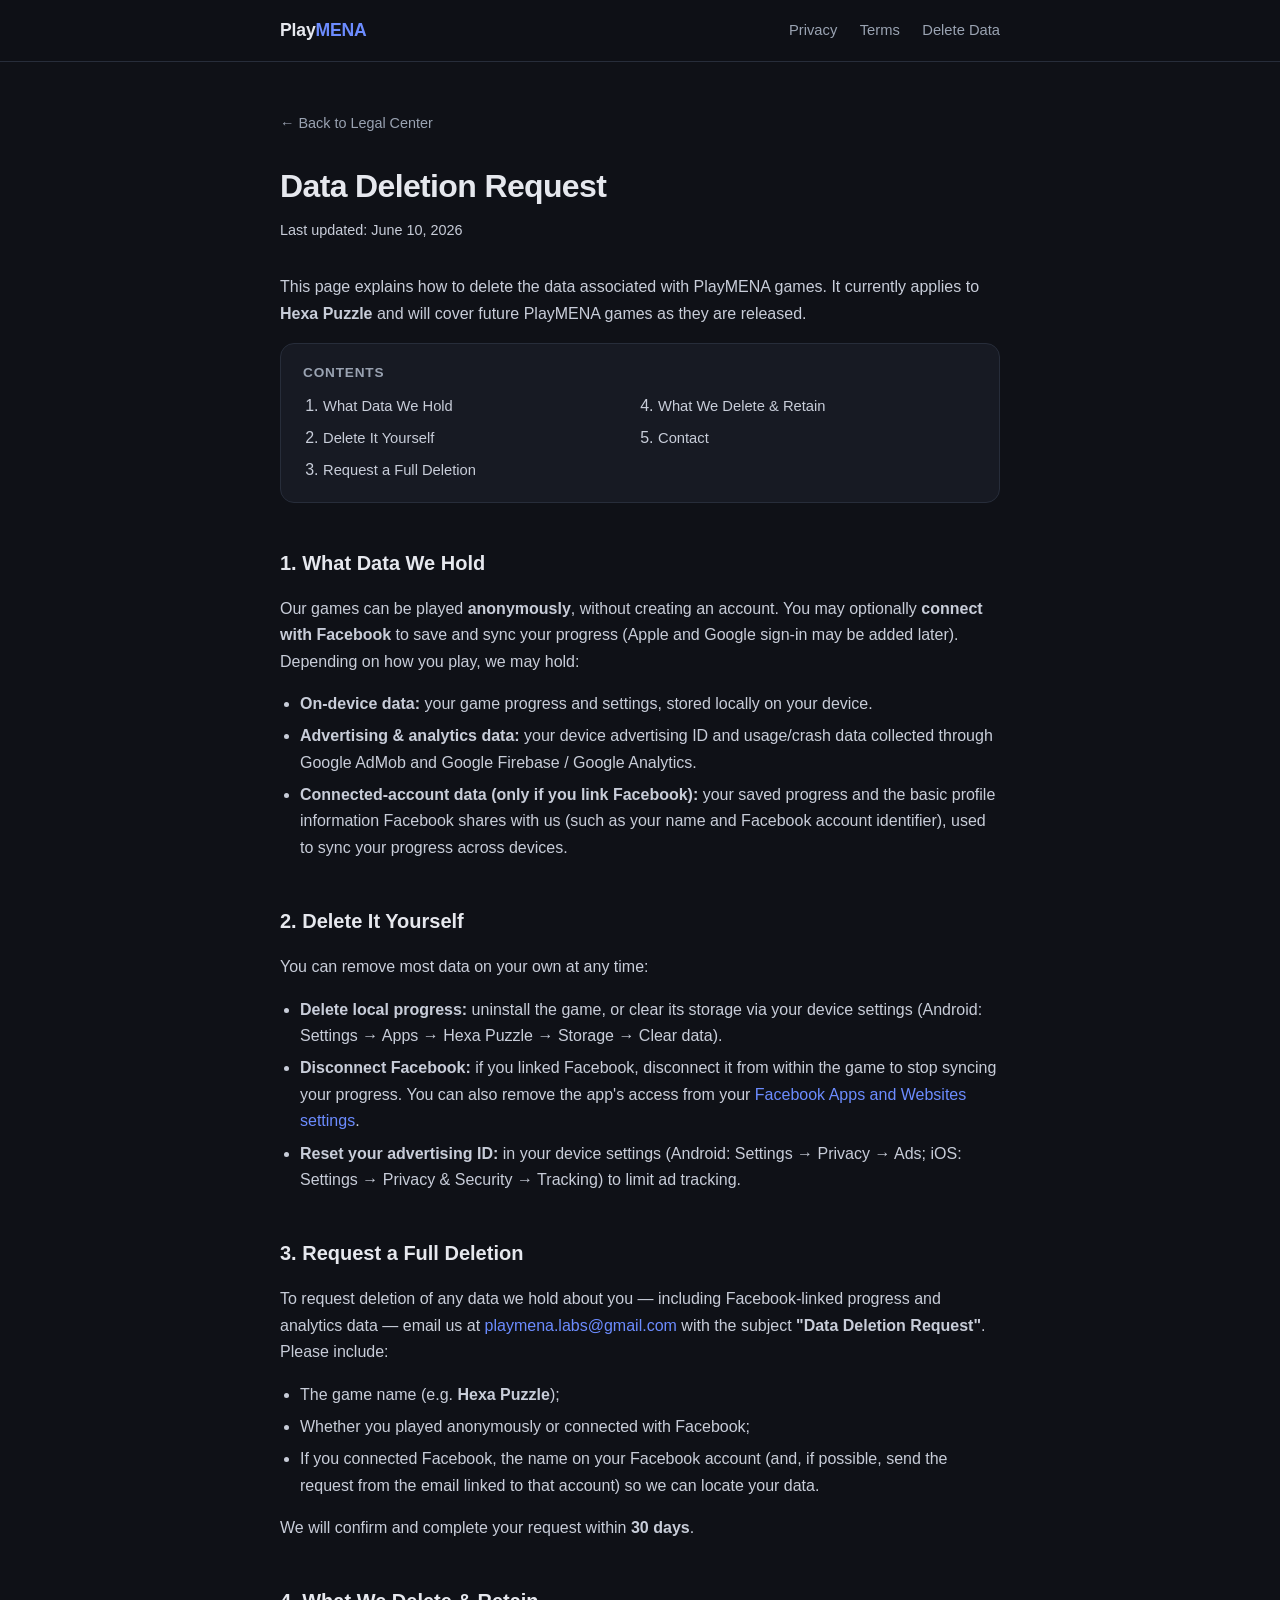
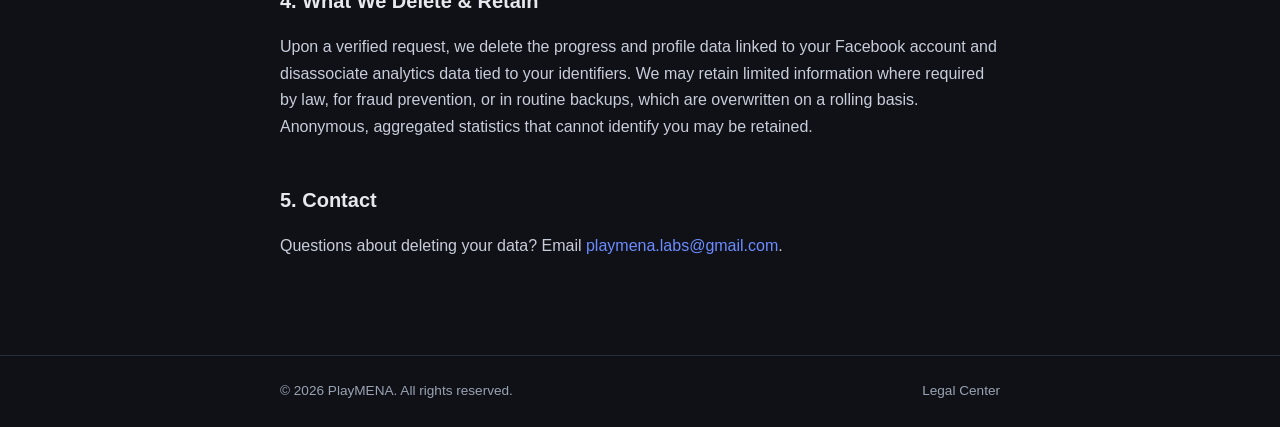
==== delete-data.html @ 833614f9 "Add data deletion page for PlayMENA games (Hexa Puzzle) Covers anonymous and Facebook-connected user" ====
<!DOCTYPE html>
<html lang="en">
  <head>
    <meta charset="UTF-8" />
    <meta name="viewport" content="width=device-width, initial-scale=1.0" />
    <title>Data Deletion — PlayMENA</title>
    <meta
      name="description"
      content="How to delete your data from PlayMENA games, including Hexa Puzzle."
    />
    <link rel="stylesheet" href="styles.css" />
  </head>
  <body>
    <header class="site-header">
      <div class="inner">
        <div class="brand">Play<span>MENA</span></div>
        <nav class="nav">
          <a href="privacy.html">Privacy</a>
          <a href="terms.html">Terms</a>
          <a href="delete-data.html">Delete Data</a>
        </nav>
      </div>
    </header>

    <main class="doc">
      <a class="back" href="index.html">← Back to Legal Center</a>
      <h1>Data Deletion Request</h1>
      <p class="updated">Last updated: June 10, 2026</p>

      <p>
        This page explains how to delete the data associated with PlayMENA
        games. It currently applies to <strong>Hexa Puzzle</strong> and will
        cover future PlayMENA games as they are released.
      </p>

      <div class="toc">
        <strong>Contents</strong>
        <ol>
          <li><a href="#what-we-hold">What Data We Hold</a></li>
          <li><a href="#self-service">Delete It Yourself</a></li>
          <li><a href="#request">Request a Full Deletion</a></li>
          <li><a href="#what-happens">What We Delete &amp; Retain</a></li>
          <li><a href="#contact">Contact</a></li>
        </ol>
      </div>

      <h2 id="what-we-hold">1. What Data We Hold</h2>
      <p>
        Our games can be played <strong>anonymously</strong>, without creating an
        account. You may optionally <strong>connect with Facebook</strong> to
        save and sync your progress (Apple and Google sign-in may be added
        later). Depending on how you play, we may hold:
      </p>
      <ul>
        <li>
          <strong>On-device data:</strong> your game progress and settings,
          stored locally on your device.
        </li>
        <li>
          <strong>Advertising &amp; analytics data:</strong> your device
          advertising ID and usage/crash data collected through Google AdMob and
          Google Firebase / Google Analytics.
        </li>
        <li>
          <strong>Connected-account data (only if you link Facebook):</strong>
          your saved progress and the basic profile information Facebook shares
          with us (such as your name and Facebook account identifier), used to
          sync your progress across devices.
        </li>
      </ul>

      <h2 id="self-service">2. Delete It Yourself</h2>
      <p>You can remove most data on your own at any time:</p>
      <ul>
        <li>
          <strong>Delete local progress:</strong> uninstall the game, or clear
          its storage via your device settings (Android: Settings → Apps → Hexa
          Puzzle → Storage → Clear data).
        </li>
        <li>
          <strong>Disconnect Facebook:</strong> if you linked Facebook, disconnect
          it from within the game to stop syncing your progress. You can also
          remove the app's access from your
          <a href="https://www.facebook.com/settings?tab=applications"
            >Facebook Apps and Websites settings</a
          >.
        </li>
        <li>
          <strong>Reset your advertising ID:</strong> in your device settings
          (Android: Settings → Privacy → Ads; iOS: Settings → Privacy &amp;
          Security → Tracking) to limit ad tracking.
        </li>
      </ul>

      <h2 id="request">3. Request a Full Deletion</h2>
      <p>
        To request deletion of any data we hold about you — including
        Facebook-linked progress and analytics data — email us at
        <a
          href="mailto:playmena.labs@gmail.com?subject=Data%20Deletion%20Request%20-%20Hexa%20Puzzle"
          >playmena.labs@gmail.com</a
        >
        with the subject <strong>"Data Deletion Request"</strong>. Please include:
      </p>
      <ul>
        <li>The game name (e.g. <strong>Hexa Puzzle</strong>);</li>
        <li>
          Whether you played anonymously or connected with Facebook;
        </li>
        <li>
          If you connected Facebook, the name on your Facebook account (and, if
          possible, send the request from the email linked to that account) so we
          can locate your data.
        </li>
      </ul>
      <p>
        We will confirm and complete your request within <strong>30 days</strong>.
      </p>

      <h2 id="what-happens">4. What We Delete &amp; Retain</h2>
      <p>
        Upon a verified request, we delete the progress and profile data linked
        to your Facebook account and disassociate analytics data tied to your
        identifiers. We may retain limited information where required by law,
        for fraud prevention, or in routine backups, which are overwritten on a
        rolling basis. Anonymous, aggregated statistics that cannot identify you
        may be retained.
      </p>

      <h2 id="contact">5. Contact</h2>
      <p>
        Questions about deleting your data? Email
        <a href="mailto:playmena.labs@gmail.com">playmena.labs@gmail.com</a>.
      </p>
    </main>

    <footer class="site-footer">
      <div class="inner">
        <span>© 2026 PlayMENA. All rights reserved.</span>
        <span><a href="index.html">Legal Center</a></span>
      </div>
    </footer>
  </body>
</html>
---- styles.css ----
:root {
  --bg: #0f1117;
  --surface: #171a23;
  --surface-2: #1f2430;
  --text: #e6e8ee;
  --muted: #9aa3b2;
  --accent: #6c8cff;
  --accent-soft: rgba(108, 140, 255, 0.12);
  --border: #272d3a;
  --radius: 14px;
  --maxw: 760px;
}

* {
  box-sizing: border-box;
}

html {
  scroll-behavior: smooth;
}

body {
  margin: 0;
  background: var(--bg);
  color: var(--text);
  font-family: -apple-system, BlinkMacSystemFont, "Segoe UI", Roboto, Helvetica,
    Arial, sans-serif, "Apple Color Emoji", "Segoe UI Emoji";
  line-height: 1.65;
  -webkit-font-smoothing: antialiased;
}

a {
  color: var(--accent);
  text-decoration: none;
}

a:hover {
  text-decoration: underline;
}

.site-header {
  border-bottom: 1px solid var(--border);
  background: rgba(15, 17, 23, 0.85);
  backdrop-filter: blur(8px);
  position: sticky;
  top: 0;
  z-index: 10;
}

.site-header .inner {
  max-width: var(--maxw);
  margin: 0 auto;
  padding: 16px 20px;
  display: flex;
  align-items: center;
  justify-content: space-between;
  gap: 16px;
}

.brand {
  font-weight: 700;
  font-size: 1.1rem;
  color: var(--text);
  letter-spacing: -0.01em;
}

.brand span {
  color: var(--accent);
}

.nav a {
  color: var(--muted);
  margin-left: 18px;
  font-size: 0.92rem;
}

.nav a:hover {
  color: var(--text);
  text-decoration: none;
}

main {
  max-width: var(--maxw);
  margin: 0 auto;
  padding: 48px 20px 80px;
}

.hero {
  text-align: center;
  padding: 40px 0 24px;
}

.hero h1 {
  font-size: 2.2rem;
  margin: 0 0 12px;
  letter-spacing: -0.02em;
}

.hero p {
  color: var(--muted);
  max-width: 520px;
  margin: 0 auto;
  font-size: 1.05rem;
}

.cards {
  display: grid;
  grid-template-columns: 1fr 1fr;
  gap: 16px;
  margin-top: 40px;
}

@media (max-width: 560px) {
  .cards {
    grid-template-columns: 1fr;
  }
}

.card {
  display: block;
  background: var(--surface);
  border: 1px solid var(--border);
  border-radius: var(--radius);
  padding: 24px;
  transition: border-color 0.15s ease, transform 0.15s ease;
}

.card:hover {
  border-color: var(--accent);
  text-decoration: none;
  transform: translateY(-2px);
}

.card h2 {
  margin: 0 0 8px;
  font-size: 1.2rem;
  color: var(--text);
}

.card p {
  margin: 0;
  color: var(--muted);
  font-size: 0.95rem;
}

.doc h1 {
  font-size: 2rem;
  margin: 0 0 6px;
  letter-spacing: -0.02em;
}

.updated {
  color: var(--muted);
  font-size: 0.9rem;
  margin: 0 0 32px;
}

.doc h2 {
  font-size: 1.25rem;
  margin: 36px 0 10px;
  padding-top: 8px;
}

.doc h3 {
  font-size: 1.05rem;
  margin: 22px 0 8px;
  color: var(--text);
}

.doc p,
.doc li {
  color: #c8cdd9;
}

.doc ul {
  padding-left: 20px;
}

.doc li {
  margin-bottom: 6px;
}

.placeholder {
  background: var(--accent-soft);
  border-radius: 4px;
  padding: 0 4px;
  color: var(--accent);
  font-weight: 600;
}

.toc {
  background: var(--surface);
  border: 1px solid var(--border);
  border-radius: var(--radius);
  padding: 18px 22px;
  margin: 0 0 36px;
}

.toc strong {
  display: block;
  margin-bottom: 8px;
  font-size: 0.85rem;
  text-transform: uppercase;
  letter-spacing: 0.06em;
  color: var(--muted);
}

.toc ol {
  margin: 0;
  padding-left: 20px;
  columns: 2;
}

@media (max-width: 560px) {
  .toc ol {
    columns: 1;
  }
}

.toc a {
  color: #c8cdd9;
  font-size: 0.92rem;
}

.back {
  display: inline-block;
  margin-bottom: 24px;
  color: var(--muted);
  font-size: 0.9rem;
}

.site-footer {
  border-top: 1px solid var(--border);
  color: var(--muted);
  font-size: 0.85rem;
}

.site-footer .inner {
  max-width: var(--maxw);
  margin: 0 auto;
  padding: 24px 20px;
  display: flex;
  justify-content: space-between;
  flex-wrap: wrap;
  gap: 12px;
}

.site-footer a {
  color: var(--muted);
}
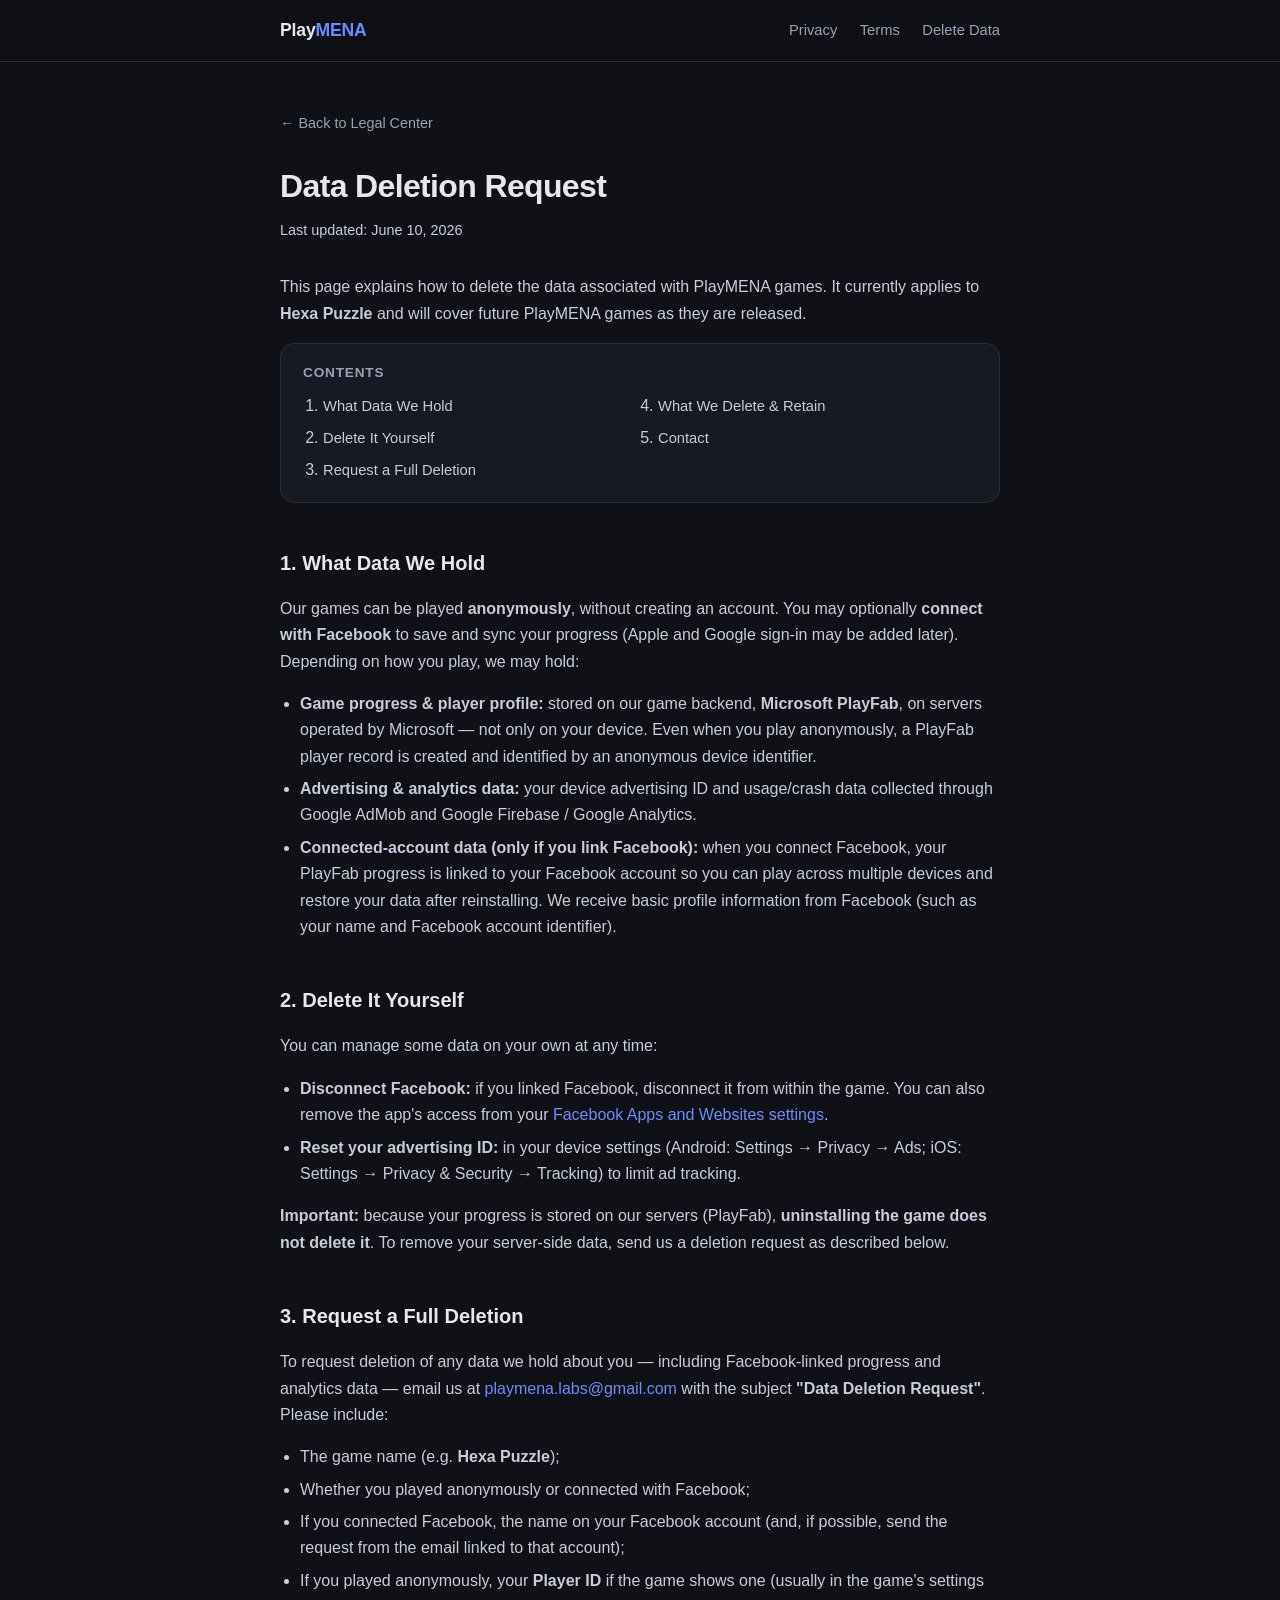
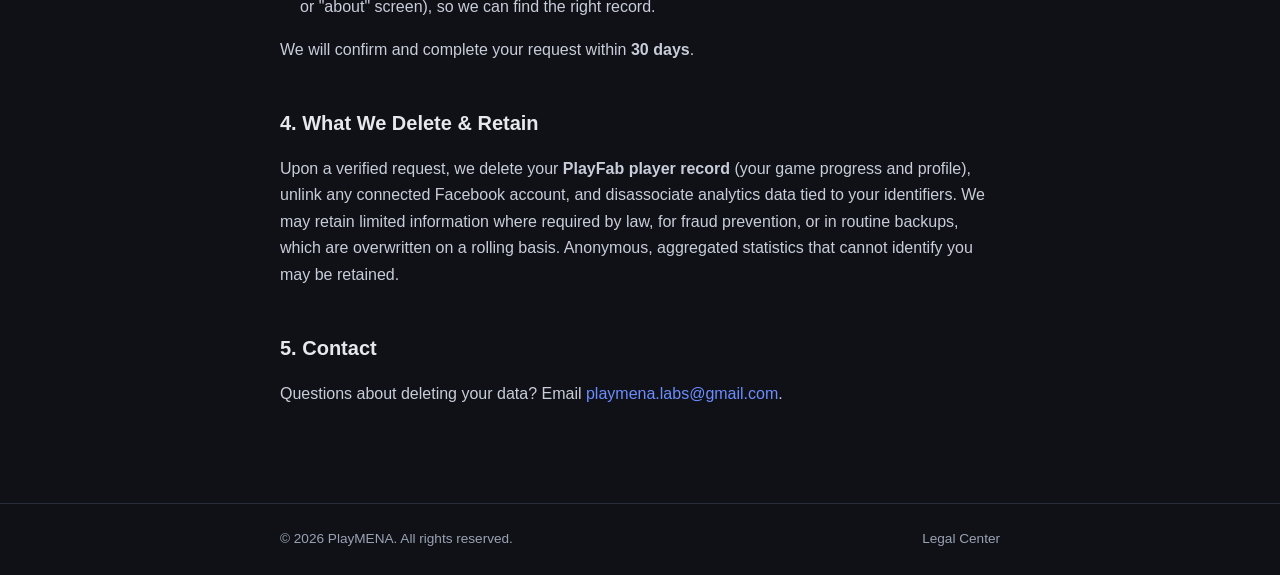
==== commit c2a55cee: "Correct deletion page: progress stored server-side in PlayFab, not local - Uninstalling does not del" ====
--- a/delete-data.html
+++ b/delete-data.html
@@ -53,8 +53,11 @@
       </p>
       <ul>
         <li>
-          <strong>On-device data:</strong> your game progress and settings,
-          stored locally on your device.
+          <strong>Game progress &amp; player profile:</strong> stored on our game
+          backend, <strong>Microsoft PlayFab</strong>, on servers operated by
+          Microsoft — not only on your device. Even when you play anonymously, a
+          PlayFab player record is created and identified by an anonymous device
+          identifier.
         </li>
         <li>
           <strong>Advertising &amp; analytics data:</strong> your device
@@ -63,24 +66,19 @@
         </li>
         <li>
           <strong>Connected-account data (only if you link Facebook):</strong>
-          your saved progress and the basic profile information Facebook shares
-          with us (such as your name and Facebook account identifier), used to
-          sync your progress across devices.
+          when you connect Facebook, your PlayFab progress is linked to your
+          Facebook account so you can play across multiple devices and restore
+          your data after reinstalling. We receive basic profile information from
+          Facebook (such as your name and Facebook account identifier).
         </li>
       </ul>
 
       <h2 id="self-service">2. Delete It Yourself</h2>
-      <p>You can remove most data on your own at any time:</p>
+      <p>You can manage some data on your own at any time:</p>
       <ul>
         <li>
-          <strong>Delete local progress:</strong> uninstall the game, or clear
-          its storage via your device settings (Android: Settings → Apps → Hexa
-          Puzzle → Storage → Clear data).
-        </li>
-        <li>
           <strong>Disconnect Facebook:</strong> if you linked Facebook, disconnect
-          it from within the game to stop syncing your progress. You can also
-          remove the app's access from your
+          it from within the game. You can also remove the app's access from your
           <a href="https://www.facebook.com/settings?tab=applications"
             >Facebook Apps and Websites settings</a
           >.
@@ -91,6 +89,12 @@
           Security → Tracking) to limit ad tracking.
         </li>
       </ul>
+      <p>
+        <strong>Important:</strong> because your progress is stored on our servers
+        (PlayFab), <strong>uninstalling the game does not delete it</strong>. To
+        remove your server-side data, send us a deletion request as described
+        below.
+      </p>
 
       <h2 id="request">3. Request a Full Deletion</h2>
       <p>
@@ -104,13 +108,15 @@
       </p>
       <ul>
         <li>The game name (e.g. <strong>Hexa Puzzle</strong>);</li>
+        <li>Whether you played anonymously or connected with Facebook;</li>
         <li>
-          Whether you played anonymously or connected with Facebook;
+          If you connected Facebook, the name on your Facebook account (and, if
+          possible, send the request from the email linked to that account);
         </li>
         <li>
-          If you connected Facebook, the name on your Facebook account (and, if
-          possible, send the request from the email linked to that account) so we
-          can locate your data.
+          If you played anonymously, your <strong>Player ID</strong> if the game
+          shows one (usually in the game's settings or "about" screen), so we can
+          find the right record.
         </li>
       </ul>
       <p>
@@ -119,12 +125,12 @@
 
       <h2 id="what-happens">4. What We Delete &amp; Retain</h2>
       <p>
-        Upon a verified request, we delete the progress and profile data linked
-        to your Facebook account and disassociate analytics data tied to your
-        identifiers. We may retain limited information where required by law,
-        for fraud prevention, or in routine backups, which are overwritten on a
-        rolling basis. Anonymous, aggregated statistics that cannot identify you
-        may be retained.
+        Upon a verified request, we delete your <strong>PlayFab player record</strong>
+        (your game progress and profile), unlink any connected Facebook account,
+        and disassociate analytics data tied to your identifiers. We may retain
+        limited information where required by law, for fraud prevention, or in
+        routine backups, which are overwritten on a rolling basis. Anonymous,
+        aggregated statistics that cannot identify you may be retained.
       </p>
 
       <h2 id="contact">5. Contact</h2>
